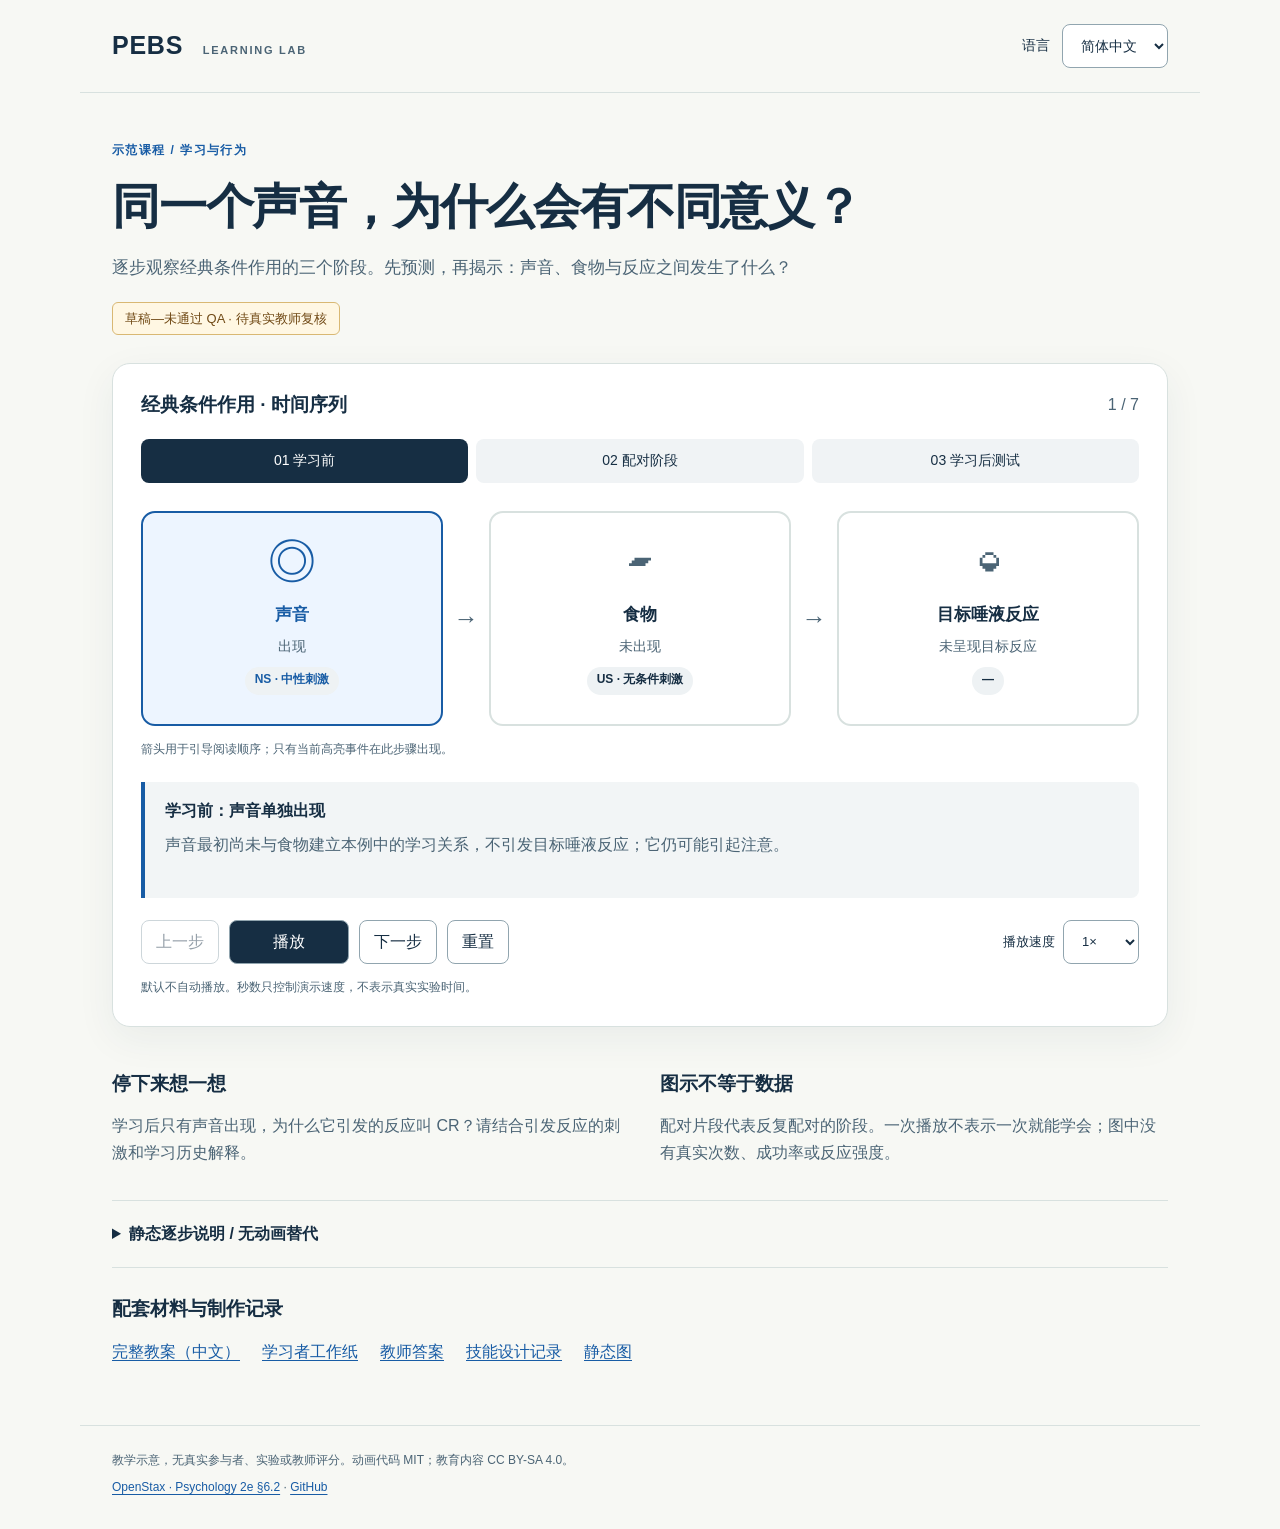
==== examples/classical-conditioning/index.html @ 58b326e3 "Publish PEBS with multilingual documentation and skill-based lesson demo" ====
<!doctype html>
<html lang="zh-CN">
<head>
  <meta charset="utf-8">
  <meta name="viewport" content="width=device-width, initial-scale=1">
  <meta name="description" content="A four-language, learner-controlled classical conditioning demonstration from PEBS. Draft educational example with transparent skill provenance.">
  <title>PEBS · Classical conditioning</title>
  <link rel="stylesheet" href="style.css">
  <script defer src="demo.js"></script>
</head>
<body>
  <header>
    <a class="brand" href="https://github.com/Beritwu/psychology-education-skills">PEBS <span>LEARNING LAB</span></a>
    <label class="language"><span id="languageLabel">语言</span>
      <select id="language"><option value="zh-CN">简体中文</option><option value="en">English</option><option value="ja">日本語</option><option value="ko">한국어</option></select>
    </label>
  </header>
  <main>
    <div class="eyebrow" id="eyebrow"></div>
    <h1 id="title"></h1>
    <p class="intro" id="intro"></p>
    <p class="draft" id="draft"></p>
    <section class="laboratory" aria-labelledby="labTitle">
      <div class="lab-heading"><h2 id="labTitle"></h2><span id="position"></span></div>
      <nav class="phases" aria-label="Learning phases" id="phaseNav">
        <button data-phase="0" type="button"></button><button data-phase="1" type="button"></button><button data-phase="2" type="button"></button>
      </nav>
      <div class="events">
        <article id="cue" class="event cue"><div class="symbol" aria-hidden="true">◎</div><h3 id="cueTitle"></h3><p class="event-state" id="cueState"></p><span class="tag" id="cueTag"></span></article>
        <span class="arrow" aria-hidden="true">→</span>
        <article id="food" class="event food"><div class="symbol" aria-hidden="true">▰</div><h3 id="foodTitle"></h3><p class="event-state" id="foodState"></p><span class="tag" id="foodTag"></span></article>
        <span class="arrow" aria-hidden="true">→</span>
        <article id="response" class="event response"><div class="symbol" aria-hidden="true">◒</div><h3 id="responseTitle"></h3><p class="event-state" id="responseState"></p><span class="tag" id="responseTag"></span></article>
      </div>
      <p class="arrow-note" id="arrowNote"></p>
      <div class="caption" aria-live="polite" aria-atomic="true"><strong id="stepTitle"></strong><p id="caption"></p></div>
      <div class="controls">
        <button id="previous" type="button"></button><button id="play" class="primary" type="button"></button><button id="next" type="button"></button><button id="reset" type="button"></button>
        <label><span id="speedLabel"></span><select id="speed"><option value="5000">0.6×</option><option value="3000" selected>1×</option><option value="1500">2×</option></select></label>
      </div>
      <p class="motion-note" id="motionNote"></p>
    </section>
    <section class="takeaways"><div><h2 id="questionTitle"></h2><p id="question"></p></div><div><h2 id="limitTitle"></h2><p id="limit"></p></div></section>
    <details id="transcript"><summary id="transcriptTitle"></summary><ol id="transcriptList"></ol></details>
    <section class="resources"><h2 id="resourceTitle"></h2><p id="resources"></p></section>
    <noscript><p>This example requires JavaScript for playback. Use <a href="overview.svg">the static diagram</a> or <a href="course.zh-CN.md">the lesson</a>.</p></noscript>
  </main>
  <footer><p id="footer"></p><p><a href="https://openstax.org/books/psychology-2e/pages/6-2-classical-conditioning">OpenStax · Psychology 2e §6.2</a> · <a href="https://github.com/Beritwu/psychology-education-skills">GitHub</a></p></footer>
</body>
</html>
---- examples/classical-conditioning/style.css ----
:root{color-scheme:light;--ink:#162e43;--muted:#4b6475;--paper:#f7f8f4;--line:#d8e1df;--blue:#185ca5;--amber:#8b550d;--green:#11694d}
*{box-sizing:border-box}body{margin:0;background:var(--paper);color:var(--ink);font-family:Inter,"Segoe UI","Noto Sans CJK SC","Yu Gothic","Malgun Gothic",sans-serif;line-height:1.65}header,main,footer{max-width:1120px;margin:auto;padding:24px 32px}header{display:flex;align-items:center;justify-content:space-between;border-bottom:1px solid var(--line);gap:20px}.brand{font-size:25px;font-weight:800;text-decoration:none;color:var(--ink);letter-spacing:.03em}.brand span{display:inline-block;font-size:11px;letter-spacing:.16em;margin-left:12px;color:var(--muted)}a{color:var(--blue);text-underline-offset:3px}select,button{font:inherit;color:var(--ink);background:white;border:1px solid #91a5af;border-radius:8px;min-height:44px;padding:8px 14px}button{cursor:pointer}button:hover:not(:disabled){border-color:var(--blue);background:#edf4fc}button:disabled{opacity:.45;cursor:default}:focus-visible{outline:3px solid #c57515;outline-offset:4px}.language{display:flex;gap:12px;align-items:center;font-size:14px}.eyebrow{color:var(--blue);font-size:12px;letter-spacing:.12em;font-weight:700;margin-top:24px}h1{font-size:clamp(28px,4.4vw,48px);line-height:1.25;letter-spacing:-.025em;max-width:950px;margin:16px 0}h2{font-size:19px;line-height:1.4}.intro{max-width:820px;color:var(--muted);font-size:17px;margin-bottom:20px}.draft{display:inline-block;border:1px solid #d9b873;background:#fff7e3;color:#704915;border-radius:6px;font-size:13px;padding:5px 12px;margin:0 0 28px}.laboratory{background:white;border:1px solid var(--line);border-radius:18px;padding:28px;box-shadow:0 12px 38px #203c5010}.lab-heading{display:flex;justify-content:space-between;align-items:center;gap:20px}.lab-heading h2{margin:0}.lab-heading span{color:var(--muted);font-variant-numeric:tabular-nums}.phases{display:grid;grid-template-columns:repeat(3,1fr);gap:8px;margin:20px 0 28px}.phases button{border:0;background:#f0f3f5;font-size:14px}.phases button[aria-current="step"]{color:white;background:var(--ink)}.events{display:grid;grid-template-columns:1fr 30px 1fr 30px 1fr;align-items:center;gap:8px}.event{border:2px solid var(--line);border-radius:14px;padding:18px;text-align:center;min-height:215px;transition:background-color .25s,border-color .25s,transform .25s}.symbol{font-size:44px;line-height:1.2;margin:5px 0 12px;color:var(--muted)}.event h3{font-size:17px;margin:0}.event-state{font-size:14px;min-height:24px;margin:6px 0;color:var(--muted)}.tag{display:inline-block;min-height:28px;font-size:12px;font-weight:700;border-radius:20px;padding:3px 10px;background:#eef2f4}.cue.active{border-color:var(--blue);background:#edf5ff}.food.active{border-color:var(--amber);background:#fff8e9}.response.active{border-color:var(--green);background:#eef9f2}.active .symbol{color:currentColor;transform:scale(1.08)}.cue.active{color:var(--blue)}.food.active{color:var(--amber)}.response.active{color:var(--green)}.arrow{font-size:25px;text-align:center;color:var(--muted)}.arrow-note{font-size:12px;color:var(--muted);margin:14px 0 22px}.caption{background:#f2f5f6;border-left:4px solid var(--blue);border-radius:0 8px 8px 0;padding:16px 20px;min-height:116px}.caption strong{font-size:16px}.caption p{margin:8px 0 0;color:var(--muted)}.controls{display:flex;gap:10px;flex-wrap:wrap;align-items:center;margin-top:22px}.primary{background:var(--ink);color:white;min-width:120px}.primary:hover:not(:disabled){background:#284a66;color:white}.controls label{margin-left:auto;display:flex;align-items:center;gap:8px;font-size:13px}.motion-note{font-size:12px;color:var(--muted);margin:14px 0 0}.takeaways{display:grid;grid-template-columns:1fr 1fr;gap:40px;margin:28px 0 18px}.takeaways p{color:var(--muted)}details{border-top:1px solid var(--line);border-bottom:1px solid var(--line);padding:20px 0}summary{cursor:pointer;font-weight:700}li{padding:7px 0}.resources{padding:12px 0}.resources a{display:inline-block;margin:0 22px 8px 0}footer{font-size:12px;color:var(--muted);border-top:1px solid var(--line);padding-top:18px}footer p{margin:7px 0}
@media(max-width:650px){header,main,footer{padding:20px}.brand span{display:none}.language{gap:6px}.language select{max-width:130px}.laboratory{padding:16px}.phases{gap:4px}.phases button{padding:8px 5px;font-size:12px}.events{grid-template-columns:1fr;gap:4px}.event{min-height:0;display:grid;grid-template-columns:50px 1fr;grid-template-rows:auto auto auto;text-align:left;padding:12px;column-gap:12px}.symbol{grid-row:1/4;margin:auto;font-size:36px}.event-state{min-height:0;margin:0}.tag{justify-self:start}.arrow{transform:rotate(90deg);line-height:1.1;font-size:21px}.takeaways{grid-template-columns:1fr;gap:0}.controls label{margin:0}.caption{min-height:150px}.controls button{flex:1;padding:8px}.primary{min-width:100px}}
@media(prefers-reduced-motion:reduce){*,*::before,*::after{transition:none!important;animation:none!important}.active .symbol{transform:none}}
@media print{header,.controls,.phases,.motion-note{display:none}body{background:white}.laboratory{box-shadow:none;break-inside:avoid}details{display:block}footer{border:0}}
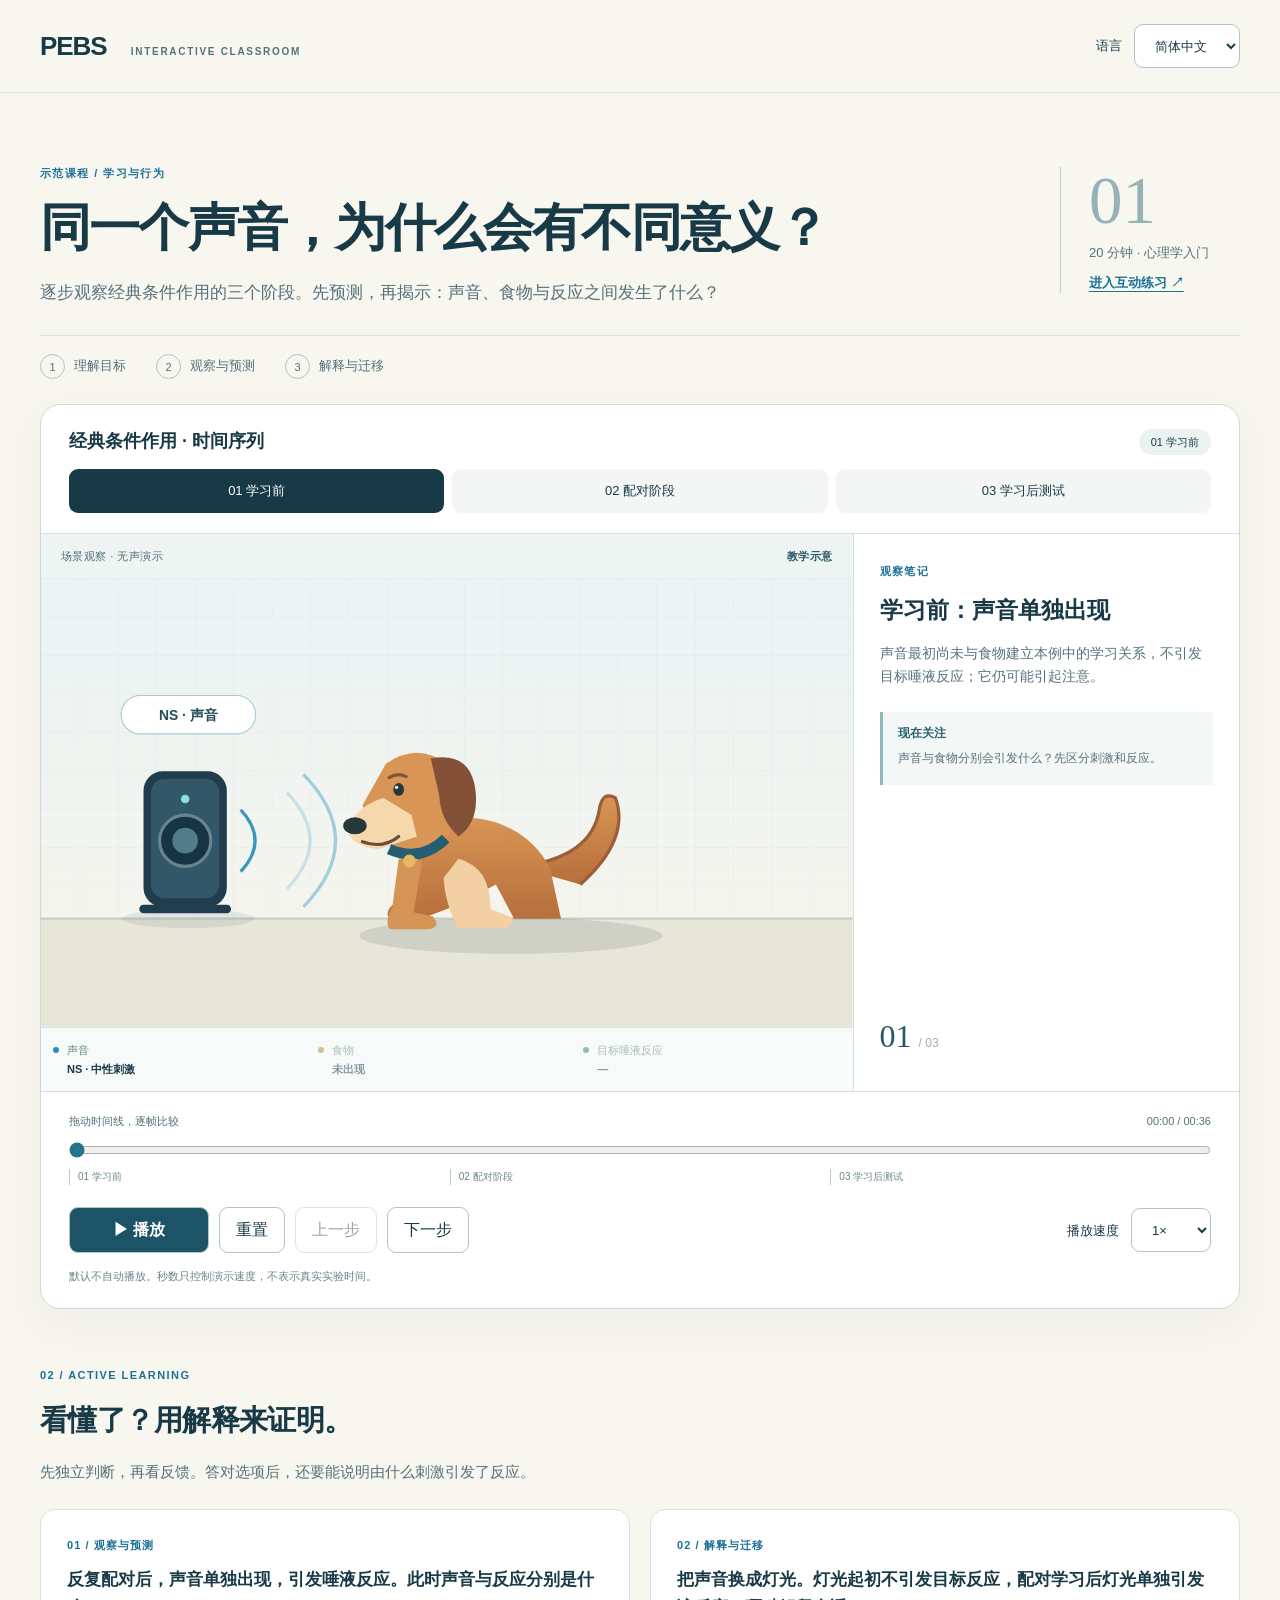
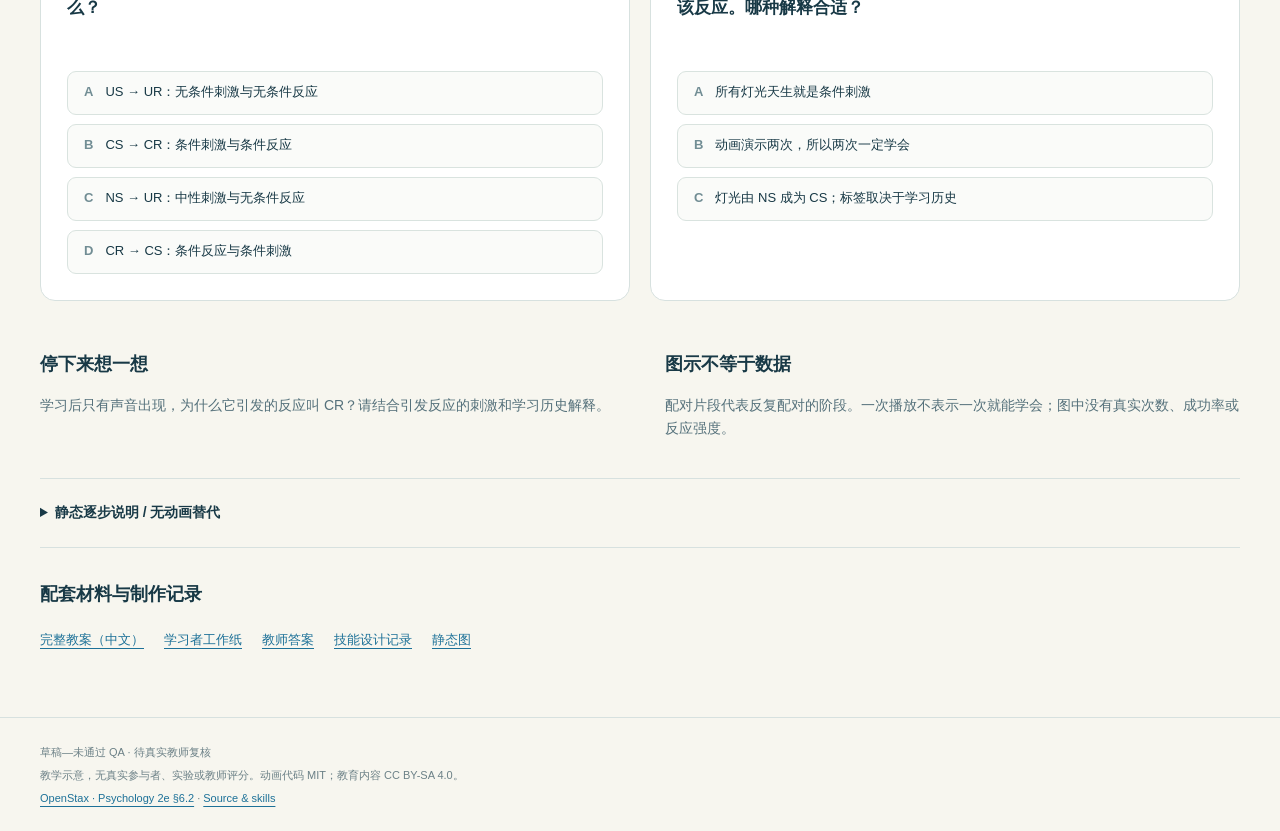
==== commit ffdad4ac: "Rebuild lesson with continuous illustrated animation and interactive learning" ====
--- a/examples/classical-conditioning/index.html
+++ b/examples/classical-conditioning/index.html
@@ -1,50 +1,16 @@
-<!doctype html>
-<html lang="zh-CN">
-<head>
-  <meta charset="utf-8">
-  <meta name="viewport" content="width=device-width, initial-scale=1">
-  <meta name="description" content="A four-language, learner-controlled classical conditioning demonstration from PEBS. Draft educational example with transparent skill provenance.">
-  <title>PEBS · Classical conditioning</title>
-  <link rel="stylesheet" href="style.css">
-  <script defer src="demo.js"></script>
-</head>
-<body>
-  <header>
-    <a class="brand" href="https://github.com/Beritwu/psychology-education-skills">PEBS <span>LEARNING LAB</span></a>
-    <label class="language"><span id="languageLabel">语言</span>
-      <select id="language"><option value="zh-CN">简体中文</option><option value="en">English</option><option value="ja">日本語</option><option value="ko">한국어</option></select>
-    </label>
-  </header>
-  <main>
-    <div class="eyebrow" id="eyebrow"></div>
-    <h1 id="title"></h1>
-    <p class="intro" id="intro"></p>
-    <p class="draft" id="draft"></p>
-    <section class="laboratory" aria-labelledby="labTitle">
-      <div class="lab-heading"><h2 id="labTitle"></h2><span id="position"></span></div>
-      <nav class="phases" aria-label="Learning phases" id="phaseNav">
-        <button data-phase="0" type="button"></button><button data-phase="1" type="button"></button><button data-phase="2" type="button"></button>
-      </nav>
-      <div class="events">
-        <article id="cue" class="event cue"><div class="symbol" aria-hidden="true">◎</div><h3 id="cueTitle"></h3><p class="event-state" id="cueState"></p><span class="tag" id="cueTag"></span></article>
-        <span class="arrow" aria-hidden="true">→</span>
-        <article id="food" class="event food"><div class="symbol" aria-hidden="true">▰</div><h3 id="foodTitle"></h3><p class="event-state" id="foodState"></p><span class="tag" id="foodTag"></span></article>
-        <span class="arrow" aria-hidden="true">→</span>
-        <article id="response" class="event response"><div class="symbol" aria-hidden="true">◒</div><h3 id="responseTitle"></h3><p class="event-state" id="responseState"></p><span class="tag" id="responseTag"></span></article>
-      </div>
-      <p class="arrow-note" id="arrowNote"></p>
-      <div class="caption" aria-live="polite" aria-atomic="true"><strong id="stepTitle"></strong><p id="caption"></p></div>
-      <div class="controls">
-        <button id="previous" type="button"></button><button id="play" class="primary" type="button"></button><button id="next" type="button"></button><button id="reset" type="button"></button>
-        <label><span id="speedLabel"></span><select id="speed"><option value="5000">0.6×</option><option value="3000" selected>1×</option><option value="1500">2×</option></select></label>
-      </div>
-      <p class="motion-note" id="motionNote"></p>
-    </section>
-    <section class="takeaways"><div><h2 id="questionTitle"></h2><p id="question"></p></div><div><h2 id="limitTitle"></h2><p id="limit"></p></div></section>
-    <details id="transcript"><summary id="transcriptTitle"></summary><ol id="transcriptList"></ol></details>
-    <section class="resources"><h2 id="resourceTitle"></h2><p id="resources"></p></section>
-    <noscript><p>This example requires JavaScript for playback. Use <a href="overview.svg">the static diagram</a> or <a href="course.zh-CN.md">the lesson</a>.</p></noscript>
-  </main>
-  <footer><p id="footer"></p><p><a href="https://openstax.org/books/psychology-2e/pages/6-2-classical-conditioning">OpenStax · Psychology 2e §6.2</a> · <a href="https://github.com/Beritwu/psychology-education-skills">GitHub</a></p></footer>
-</body>
-</html>
+<!doctype html><html lang="zh-CN"><head><meta charset="utf-8"><meta name="viewport" content="width=device-width,initial-scale=1"><meta name="description" content="A continuous illustrated classical-conditioning lesson with timeline and interactive practice."><title>PEBS · Classical conditioning</title><link rel="stylesheet" href="style.css"><script defer src="demo.js"></script></head><body>
+<header><a class="brand" href="https://github.com/Beritwu/psychology-education-skills">PEBS <span>INTERACTIVE CLASSROOM</span></a><label><span id="languageLabel">语言</span><select id="language"><option value="zh-CN">简体中文</option><option value="en">English</option><option value="ja">日本語</option><option value="ko">한국어</option></select></label></header>
+<main><section class="hero"><div><p class="eyebrow" id="eyebrow"></p><h1 id="title"></h1><p class="intro" id="intro"></p></div><div class="lesson-meta"><span>01</span><p id="meta"></p><a href="#practice" id="practiceLink"></a></div></section><div class="learning-path" id="learningPath"></div>
+<section class="laboratory" aria-labelledby="labTitle"><div class="lab-heading"><h2 id="labTitle"></h2><span class="status-pill" id="position"></span></div><nav class="phases" id="phaseNav"><button type="button" data-phase="0"></button><button type="button" data-phase="1"></button><button type="button" data-phase="2"></button></nav>
+<div class="stage-layout"><div class="stage"><div class="scene-top"><span id="sceneLabel"></span><span id="sceneState"></span></div>
+<svg id="scene" viewBox="0 0 760 420" role="img" aria-labelledby="sceneTitle sceneDesc"><title id="sceneTitle">Classical conditioning scene</title><desc id="sceneDesc">Sound source, dog, food and salivation.</desc><defs><linearGradient id="wall" x2="0" y2="1"><stop stop-color="#eaf3f4"/><stop offset="1" stop-color="#f8f5eb"/></linearGradient><linearGradient id="coat" x2="0" y2="1"><stop stop-color="#d89555"/><stop offset="1" stop-color="#b76e3b"/></linearGradient><linearGradient id="bowlFill" x2="0" y2="1"><stop stop-color="#e6a652"/><stop offset="1" stop-color="#bc7630"/></linearGradient><pattern id="grid" width="36" height="36" patternUnits="userSpaceOnUse"><path d="M36 0H0V36" fill="none" stroke="#90a9ab" stroke-opacity=".12"/></pattern></defs><rect width="760" height="420" fill="url(#wall)"/><rect width="760" height="320" fill="url(#grid)"/><path d="M0 319H760V420H0Z" fill="#e8e6d9"/><path d="M0 319H760" stroke="#c6d0c8" stroke-width="2"/><ellipse cx="440" cy="335" rx="142" ry="17" fill="#213f4120"/><ellipse cx="138" cy="319" rx="62" ry="9" fill="#213f4116"/>
+<g id="soundSource"><rect x="96" y="181" width="78" height="127" rx="18" fill="#203d4d"/><rect x="103" y="188" width="64" height="112" rx="13" fill="#315768"/><circle cx="135" cy="246" r="24" fill="#173443" stroke="#66858e" stroke-width="3"/><circle id="speakerCone" cx="135" cy="246" r="12" fill="#547b88"/><circle id="speakerLight" cx="135" cy="207" r="4" fill="#8cacae"/><rect x="92" y="306" width="86" height="8" rx="4" fill="#203d4d"/></g>
+<g id="waves" fill="none" stroke="#278dba" stroke-width="3"><path id="wave0" d="M187 217Q214 246 187 275"/><path id="wave1" d="M207 201Q250 246 207 291"/><path id="wave2" d="M229 184Q289 246 229 308"/></g>
+<g id="dog"><path id="tail" d="M446 270Q516 263 523 216Q526 199 538 206Q552 245 505 287" fill="url(#coat)" stroke="#9c5e36" stroke-width="3"/><path d="M373 233C399 213 458 230 477 273L487 319H443L426 287L388 307L354 320H326C319 306 342 300 348 295L353 259Z" fill="url(#coat)"/><path d="M391 263Q421 271 421 310L441 318Q445 327 429 328H390Q378 303 377 281" fill="#f2d0a4"/><path d="M357 265L349 313L367 317Q376 328 361 329H327Q321 322 329 308L335 263" fill="#d49456"/><g id="dogHead"><path d="M323 174Q356 151 385 179L388 221Q385 252 351 263L315 245L301 213Z" fill="#d89555"/><path d="M365 169Q403 162 407 200Q410 229 391 242Q374 227 373 204Z" fill="#825137"/><path d="M321 206Q299 212 288 231Q285 250 316 254L352 242L347 222Z" fill="#f6d8ad"/><ellipse cx="294" cy="232" rx="11" ry="8" fill="#25383a"/><path d="M301 247Q320 254 335 242" fill="none" stroke="#694d39" stroke-width="3" stroke-linecap="round"/><ellipse id="eye" cx="335" cy="198" rx="5" ry="6" fill="#27383c"/><circle cx="333" cy="196" r="1.5" fill="white"/><path d="M326 187Q334 182 342 186" fill="none" stroke="#805437" stroke-width="3" stroke-linecap="round"/></g><path d="M326 254Q355 267 379 244" fill="none" stroke="#255d72" stroke-width="10"/><circle cx="345" cy="265" r="6" fill="#e6b862"/></g>
+<g id="droplets" fill="#279fc0"><path id="drop0" d="M304 260Q296 273 304 277Q312 273 304 260"/><path id="drop1" d="M317 261Q309 274 317 278Q325 274 317 261"/><path id="drop2" d="M309 260Q301 273 309 277Q317 273 309 260"/></g>
+<g id="foodObject"><ellipse cx="242" cy="335" rx="59" ry="9" fill="#213f4120"/><path d="M188 306H296L281 333H202Z" fill="url(#bowlFill)" stroke="#9c632f" stroke-width="2"/><ellipse cx="242" cy="305" rx="55" ry="12" fill="#f5d2a1" stroke="#b97b36" stroke-width="2"/><g fill="#93603d"><circle cx="211" cy="300" r="8"/><circle cx="228" cy="295" r="9"/><circle cx="245" cy="298" r="9"/><circle cx="263" cy="295" r="8"/><circle cx="278" cy="302" r="7"/></g><path d="M205 321H279" stroke="#f5cf8c" stroke-width="3" stroke-linecap="round"/></g>
+<g class="svg-label"><rect x="75" y="110" width="126" height="36" rx="18" fill="#fff" stroke="#a7c8d5"/><text id="cueSvgText" x="138" y="133" text-anchor="middle"/></g><g id="responseLabel" class="svg-label"><path d="M438 157L397 192" stroke="#459c86" stroke-width="2" stroke-dasharray="4 4"/><rect x="430" y="121" width="179" height="42" rx="21" fill="#e8f8ed" stroke="#7fbba2"/><text id="responseSvgText" x="519" y="147" text-anchor="middle"/></g><g id="foodLabel" class="svg-label"><rect x="185" y="365" width="120" height="32" rx="16" fill="#fff2d8" stroke="#d5b476"/><text id="foodSvgText" x="245" y="387" text-anchor="middle"/></g></svg>
+<div class="event-strip"><div id="cueEvent"><span class="event-dot blue"></span><span id="cueTitle"></span><strong id="cueTag"></strong></div><div id="foodEvent"><span class="event-dot amber"></span><span id="foodTitle"></span><strong id="foodTag"></strong></div><div id="responseEvent"><span class="event-dot green"></span><span id="responseTitle"></span><strong id="responseTag"></strong></div></div></div>
+<aside class="observation"><div class="small-label" id="observeLabel"></div><h3 id="stepTitle"></h3><p id="caption" aria-live="polite"></p><div class="focus-box"><span id="focusLabel"></span><p id="focusText"></p></div><div class="phase-fraction"><span id="phaseNumber">01</span><span>/ 03</span></div></aside></div>
+<div class="timeline"><div class="timeline-labels"><span id="timelineLabel"></span><output id="clock">00:00 / 00:36</output></div><input id="scrubber" type="range" min="0" max="36" step="0.01" value="0" aria-label="Animation timeline"><div class="timeline-chapters" id="timelineChapters"></div></div><div class="controls"><button id="play" class="primary" type="button"></button><button id="reset" type="button"></button><button id="previous" type="button"></button><button id="next" type="button"></button><label><span id="speedLabel"></span><select id="speed"><option value="0.5">0.5×</option><option value="1" selected>1×</option><option value="1.5">1.5×</option></select></label></div><p class="motion-note" id="motionNote"></p></section>
+<section class="practice" id="practice"><div class="section-heading"><span class="eyebrow">02 / ACTIVE LEARNING</span><h2 id="practiceTitle"></h2><p id="practiceIntro"></p></div><div id="questions" class="questions"></div></section><section class="takeaways"><div><h2 id="questionTitle"></h2><p id="question"></p></div><div><h2 id="limitTitle"></h2><p id="limit"></p></div></section><details><summary id="transcriptTitle"></summary><ol id="transcriptList"></ol></details><section class="resources"><h2 id="resourceTitle"></h2><p id="resources"></p></section><noscript><a href="overview.svg">Static diagram</a> · <a href="course.zh-CN.md">Lesson</a></noscript></main><footer><p id="draft"></p><p id="footer"></p><a href="https://openstax.org/books/psychology-2e/pages/6-2-classical-conditioning">OpenStax · Psychology 2e §6.2</a> · <a href="https://github.com/Beritwu/psychology-education-skills">Source & skills</a></footer></body></html>
--- a/examples/classical-conditioning/style.css
+++ b/examples/classical-conditioning/style.css
@@ -1,5 +1,5 @@
-:root{color-scheme:light;--ink:#162e43;--muted:#4b6475;--paper:#f7f8f4;--line:#d8e1df;--blue:#185ca5;--amber:#8b550d;--green:#11694d}
-*{box-sizing:border-box}body{margin:0;background:var(--paper);color:var(--ink);font-family:Inter,"Segoe UI","Noto Sans CJK SC","Yu Gothic","Malgun Gothic",sans-serif;line-height:1.65}header,main,footer{max-width:1120px;margin:auto;padding:24px 32px}header{display:flex;align-items:center;justify-content:space-between;border-bottom:1px solid var(--line);gap:20px}.brand{font-size:25px;font-weight:800;text-decoration:none;color:var(--ink);letter-spacing:.03em}.brand span{display:inline-block;font-size:11px;letter-spacing:.16em;margin-left:12px;color:var(--muted)}a{color:var(--blue);text-underline-offset:3px}select,button{font:inherit;color:var(--ink);background:white;border:1px solid #91a5af;border-radius:8px;min-height:44px;padding:8px 14px}button{cursor:pointer}button:hover:not(:disabled){border-color:var(--blue);background:#edf4fc}button:disabled{opacity:.45;cursor:default}:focus-visible{outline:3px solid #c57515;outline-offset:4px}.language{display:flex;gap:12px;align-items:center;font-size:14px}.eyebrow{color:var(--blue);font-size:12px;letter-spacing:.12em;font-weight:700;margin-top:24px}h1{font-size:clamp(28px,4.4vw,48px);line-height:1.25;letter-spacing:-.025em;max-width:950px;margin:16px 0}h2{font-size:19px;line-height:1.4}.intro{max-width:820px;color:var(--muted);font-size:17px;margin-bottom:20px}.draft{display:inline-block;border:1px solid #d9b873;background:#fff7e3;color:#704915;border-radius:6px;font-size:13px;padding:5px 12px;margin:0 0 28px}.laboratory{background:white;border:1px solid var(--line);border-radius:18px;padding:28px;box-shadow:0 12px 38px #203c5010}.lab-heading{display:flex;justify-content:space-between;align-items:center;gap:20px}.lab-heading h2{margin:0}.lab-heading span{color:var(--muted);font-variant-numeric:tabular-nums}.phases{display:grid;grid-template-columns:repeat(3,1fr);gap:8px;margin:20px 0 28px}.phases button{border:0;background:#f0f3f5;font-size:14px}.phases button[aria-current="step"]{color:white;background:var(--ink)}.events{display:grid;grid-template-columns:1fr 30px 1fr 30px 1fr;align-items:center;gap:8px}.event{border:2px solid var(--line);border-radius:14px;padding:18px;text-align:center;min-height:215px;transition:background-color .25s,border-color .25s,transform .25s}.symbol{font-size:44px;line-height:1.2;margin:5px 0 12px;color:var(--muted)}.event h3{font-size:17px;margin:0}.event-state{font-size:14px;min-height:24px;margin:6px 0;color:var(--muted)}.tag{display:inline-block;min-height:28px;font-size:12px;font-weight:700;border-radius:20px;padding:3px 10px;background:#eef2f4}.cue.active{border-color:var(--blue);background:#edf5ff}.food.active{border-color:var(--amber);background:#fff8e9}.response.active{border-color:var(--green);background:#eef9f2}.active .symbol{color:currentColor;transform:scale(1.08)}.cue.active{color:var(--blue)}.food.active{color:var(--amber)}.response.active{color:var(--green)}.arrow{font-size:25px;text-align:center;color:var(--muted)}.arrow-note{font-size:12px;color:var(--muted);margin:14px 0 22px}.caption{background:#f2f5f6;border-left:4px solid var(--blue);border-radius:0 8px 8px 0;padding:16px 20px;min-height:116px}.caption strong{font-size:16px}.caption p{margin:8px 0 0;color:var(--muted)}.controls{display:flex;gap:10px;flex-wrap:wrap;align-items:center;margin-top:22px}.primary{background:var(--ink);color:white;min-width:120px}.primary:hover:not(:disabled){background:#284a66;color:white}.controls label{margin-left:auto;display:flex;align-items:center;gap:8px;font-size:13px}.motion-note{font-size:12px;color:var(--muted);margin:14px 0 0}.takeaways{display:grid;grid-template-columns:1fr 1fr;gap:40px;margin:28px 0 18px}.takeaways p{color:var(--muted)}details{border-top:1px solid var(--line);border-bottom:1px solid var(--line);padding:20px 0}summary{cursor:pointer;font-weight:700}li{padding:7px 0}.resources{padding:12px 0}.resources a{display:inline-block;margin:0 22px 8px 0}footer{font-size:12px;color:var(--muted);border-top:1px solid var(--line);padding-top:18px}footer p{margin:7px 0}
-@media(max-width:650px){header,main,footer{padding:20px}.brand span{display:none}.language{gap:6px}.language select{max-width:130px}.laboratory{padding:16px}.phases{gap:4px}.phases button{padding:8px 5px;font-size:12px}.events{grid-template-columns:1fr;gap:4px}.event{min-height:0;display:grid;grid-template-columns:50px 1fr;grid-template-rows:auto auto auto;text-align:left;padding:12px;column-gap:12px}.symbol{grid-row:1/4;margin:auto;font-size:36px}.event-state{min-height:0;margin:0}.tag{justify-self:start}.arrow{transform:rotate(90deg);line-height:1.1;font-size:21px}.takeaways{grid-template-columns:1fr;gap:0}.controls label{margin:0}.caption{min-height:150px}.controls button{flex:1;padding:8px}.primary{min-width:100px}}
-@media(prefers-reduced-motion:reduce){*,*::before,*::after{transition:none!important;animation:none!important}.active .symbol{transform:none}}
-@media print{header,.controls,.phases,.motion-note{display:none}body{background:white}.laboratory{box-shadow:none;break-inside:avoid}details{display:block}footer{border:0}}
+:root{color-scheme:light;--ink:#183946;--muted:#55717b;--line:#d7e1df;--blue:#1d7198;--green:#20705b;--cream:#f7f6ef}*{box-sizing:border-box}html{scroll-behavior:smooth}body{margin:0;background:var(--cream);color:var(--ink);font-family:Inter,"Segoe UI","Noto Sans CJK SC","Yu Gothic","Malgun Gothic",sans-serif;line-height:1.65}header,main,footer{max-width:1280px;margin:auto;padding:24px 40px}header{display:flex;align-items:center;justify-content:space-between;border-bottom:1px solid var(--line);gap:20px}.brand{font-size:26px;letter-spacing:-.04em;font-weight:850;text-decoration:none;color:var(--ink)}.brand span{font-size:10px;letter-spacing:.17em;font-weight:600;display:inline-block;margin-left:18px;color:var(--muted)}a{color:var(--blue);text-underline-offset:4px}header label,.controls label{display:flex;align-items:center;gap:12px;font-size:13px}select,button{font:inherit;color:var(--ink);background:white;border:1px solid #b2c4c8;border-radius:9px;min-height:44px;padding:9px 16px}button{cursor:pointer;transition:background .18s,border-color .18s}button:hover:not(:disabled){background:#edf5f6;border-color:var(--blue)}:focus-visible{outline:3px solid #b87925;outline-offset:4px}button:disabled{opacity:.45;cursor:default}.hero{display:grid;grid-template-columns:1fr 180px;gap:70px;align-items:center;padding:36px 0 28px}.eyebrow,.small-label{font-size:11px;font-weight:700;letter-spacing:.13em;color:var(--blue)}h1{font-size:clamp(30px,4.1vw,51px);line-height:1.22;letter-spacing:-.035em;margin:15px 0 20px;max-width:900px}.intro{font-size:17px;color:var(--muted);max-width:800px;margin:0}.lesson-meta{border-left:1px solid #becfcb;padding-left:28px;font-size:13px;color:var(--muted)}.lesson-meta>span{font-family:Georgia,serif;font-size:67px;line-height:1;color:#96b2b8}.lesson-meta p{margin:8px 0}.lesson-meta a{font-weight:600}.learning-path{display:flex;gap:30px;border-top:1px solid var(--line);padding:18px 0 25px;font-size:13px;color:var(--muted)}.learning-path span:before{content:attr(data-number);display:inline-grid;place-items:center;width:23px;height:23px;border:1px solid #aec4c6;border-radius:50%;margin-right:9px;font-size:11px}.laboratory{background:white;border:1px solid #cbdad8;border-radius:20px;overflow:hidden;box-shadow:0 15px 45px #1d45520a}.lab-heading{padding:22px 28px 12px;display:flex;align-items:center;justify-content:space-between;gap:15px}.lab-heading h2{font-size:18px;margin:0}.status-pill{font-size:11px;border-radius:20px;background:#eaf3f2;padding:4px 12px;white-space:nowrap}.phases{display:grid;grid-template-columns:repeat(3,1fr);padding:0 28px 20px;gap:8px}.phases button{font-size:13px;background:#f3f6f5;border:1px solid transparent}.phases button[aria-current=step]{background:var(--ink);color:white}.stage-layout{display:grid;grid-template-columns:minmax(0,2.1fr) minmax(250px,1fr);border-top:1px solid var(--line);border-bottom:1px solid var(--line)}.stage{min-width:0;background:#edf2eb}.scene-top{display:flex;align-items:center;justify-content:space-between;padding:13px 20px;font-size:11px;letter-spacing:.04em;color:#547078;background:#edf4f2}.scene-top span:last-child{font-weight:700;color:#295868}#scene{display:block;width:100%;height:auto}.svg-label text{font-family:inherit;font-size:13px;fill:#244d5a;font-weight:650}.event-strip{display:grid;grid-template-columns:repeat(3,1fr);background:#f6faf8;padding:13px 12px;gap:8px;border-top:1px solid #d6e3df}.event-strip>div{font-size:11px;color:#6b858a;display:grid;grid-template-columns:8px 1fr;gap:1px 6px;align-items:center;opacity:.5}.event-strip>div.active{opacity:1}.event-strip strong{grid-column:2;font-weight:650;font-size:11px;color:var(--ink)}.event-dot{display:block;width:6px;height:6px;border-radius:50%}.blue{background:#278dba}.amber{background:#bb7b30}.green{background:#298565}.observation{padding:28px 26px;background:#fff;border-left:1px solid var(--line);position:relative;display:flex;flex-direction:column}.observation h3{font-size:23px;line-height:1.45;margin:14px 0}.observation>p{font-size:14px;color:var(--muted);margin:0 0 24px}.focus-box{border-left:3px solid #90b9bc;background:#f3f7f6;padding:12px 15px;font-size:12px}.focus-box>span{font-weight:700;color:#2a656d}.focus-box p{margin:5px 0;color:var(--muted)}.phase-fraction{margin-top:auto;padding-top:22px;color:#9bb0b3;font-size:12px}.phase-fraction span:first-child{font-size:32px;color:#285865;margin-right:7px;font-family:Georgia,serif}.timeline{padding:20px 28px 0}.timeline-labels{display:flex;justify-content:space-between;font-size:11px;color:var(--muted)}#clock{font-variant-numeric:tabular-nums}input[type=range]{width:100%;accent-color:#26748b;cursor:ew-resize;margin:10px 0 4px;height:20px}.timeline-chapters{display:grid;grid-template-columns:repeat(3,1fr);font-size:10px;color:#6a858c}.timeline-chapters span{border-left:1px solid #b8cdcc;padding-left:8px}.controls{display:flex;gap:10px;align-items:center;padding:22px 28px 0;flex-wrap:wrap}.controls label{margin-left:auto}.primary{background:#1c5366;color:white;min-width:140px;font-weight:650}.primary:hover:not(:disabled){background:#286c80;color:white}.motion-note{font-size:11px;color:#6c8389;margin:14px 28px 22px}.practice{padding:52px 0 24px}.section-heading h2{font-size:29px;letter-spacing:-.02em;margin:10px 0}.section-heading p{color:var(--muted);font-size:15px;max-width:800px}.questions{display:grid;grid-template-columns:1fr 1fr;gap:20px;margin-top:24px}.question-card{background:white;border:1px solid var(--line);border-radius:15px;padding:26px}.question-card .question-number{font-size:11px;letter-spacing:.1em;color:var(--blue);font-weight:700}.question-card h3{font-size:17px;line-height:1.65;min-height:85px;margin:12px 0 20px}.options{display:grid;gap:9px}.options button{text-align:left;font-size:13px;display:flex;gap:12px;align-items:flex-start;width:100%;background:#fafbf9;border-color:#d9e3df}.options button b{color:#718d94}.options button.selected{border-color:#317a8a;background:#eaf4f5}.options button.correct{border-color:#458b68;background:#eef8ef}.feedback{font-size:13px;margin:18px 0 0;padding:14px;border-radius:8px;background:#f3f6f5;color:var(--muted)}.feedback:empty{display:none}.feedback strong{display:block;color:var(--green);margin-bottom:5px}.takeaways{display:grid;grid-template-columns:1fr 1fr;gap:50px;padding:10px 0 24px}.takeaways h2{font-size:18px}.takeaways p{font-size:14px;color:var(--muted)}details{border-top:1px solid var(--line);border-bottom:1px solid var(--line);padding:22px 0;font-size:14px}summary{cursor:pointer;font-weight:650}li{padding:7px 0}.resources{padding:18px 0}.resources h2{font-size:18px}.resources a{display:inline-block;font-size:13px;margin:0 20px 8px 0}footer{font-size:11px;color:#6c8187;border-top:1px solid var(--line);padding-top:20px}footer p{margin:5px 0}
+@media(max-width:900px){header,main,footer{padding-left:24px;padding-right:24px}.hero{grid-template-columns:1fr;gap:15px}.lesson-meta{display:none}.stage-layout{grid-template-columns:1fr}.observation{border-left:0;border-top:1px solid var(--line);padding:20px;display:grid;grid-template-columns:1fr 1fr;gap:0 24px}.observation .small-label,.observation h3,.observation>p{grid-column:1}.observation h3{font-size:20px;margin:8px 0}.observation>p{margin-bottom:0}.focus-box{grid-column:2;grid-row:1/4;align-self:center}.phase-fraction{display:none}.learning-path{gap:16px;flex-wrap:wrap}.questions{gap:14px}.question-card{padding:20px}.controls{gap:8px}.controls label{margin-left:0}}
+@media(max-width:580px){header,main,footer{padding:18px}.brand span{display:none}header label>span{display:none}.hero{padding:22px 0}.intro{font-size:15px}h1{font-size:33px}.learning-path{gap:10px;font-size:11px;padding-bottom:19px}.learning-path span:before{width:19px;height:19px;margin-right:5px}.lab-heading{padding:18px 16px 10px}.lab-heading h2{font-size:15px}.status-pill{font-size:10px;padding:3px 8px}.phases{padding:0 12px 14px;gap:5px}.phases button{font-size:11px;padding:8px 4px}.observation{display:block;padding:18px}.observation h3{font-size:20px}.observation>p{font-size:13px;margin-bottom:14px}.focus-box{font-size:12px}.event-strip{padding:10px 8px;gap:4px}.event-strip>div,.event-strip strong{font-size:9px}.scene-top{font-size:9px;padding:10px 12px}.timeline{padding:18px 16px 0}.timeline-chapters{font-size:9px}.controls{padding:18px 16px 0;display:grid;grid-template-columns:1fr 1fr}.controls button{white-space:nowrap;font-size:13px;padding:9px;min-width:0}.controls label{grid-column:1/3;justify-self:end}.motion-note{margin:12px 16px 18px}.questions,.takeaways{grid-template-columns:1fr;gap:18px}.question-card h3{min-height:0}.practice{padding-top:35px}.section-heading h2{font-size:25px}.takeaways{padding-top:0;gap:0}}
+@media(prefers-reduced-motion:reduce){html{scroll-behavior:auto}*,*:before,*:after{transition:none!important;animation:none!important}}
+@media print{header,.controls,.timeline,.phases{display:none}.laboratory{box-shadow:none}.questions{display:block}.question-card{break-inside:avoid;margin:20px 0}.stage-layout{display:block}body{background:white}}
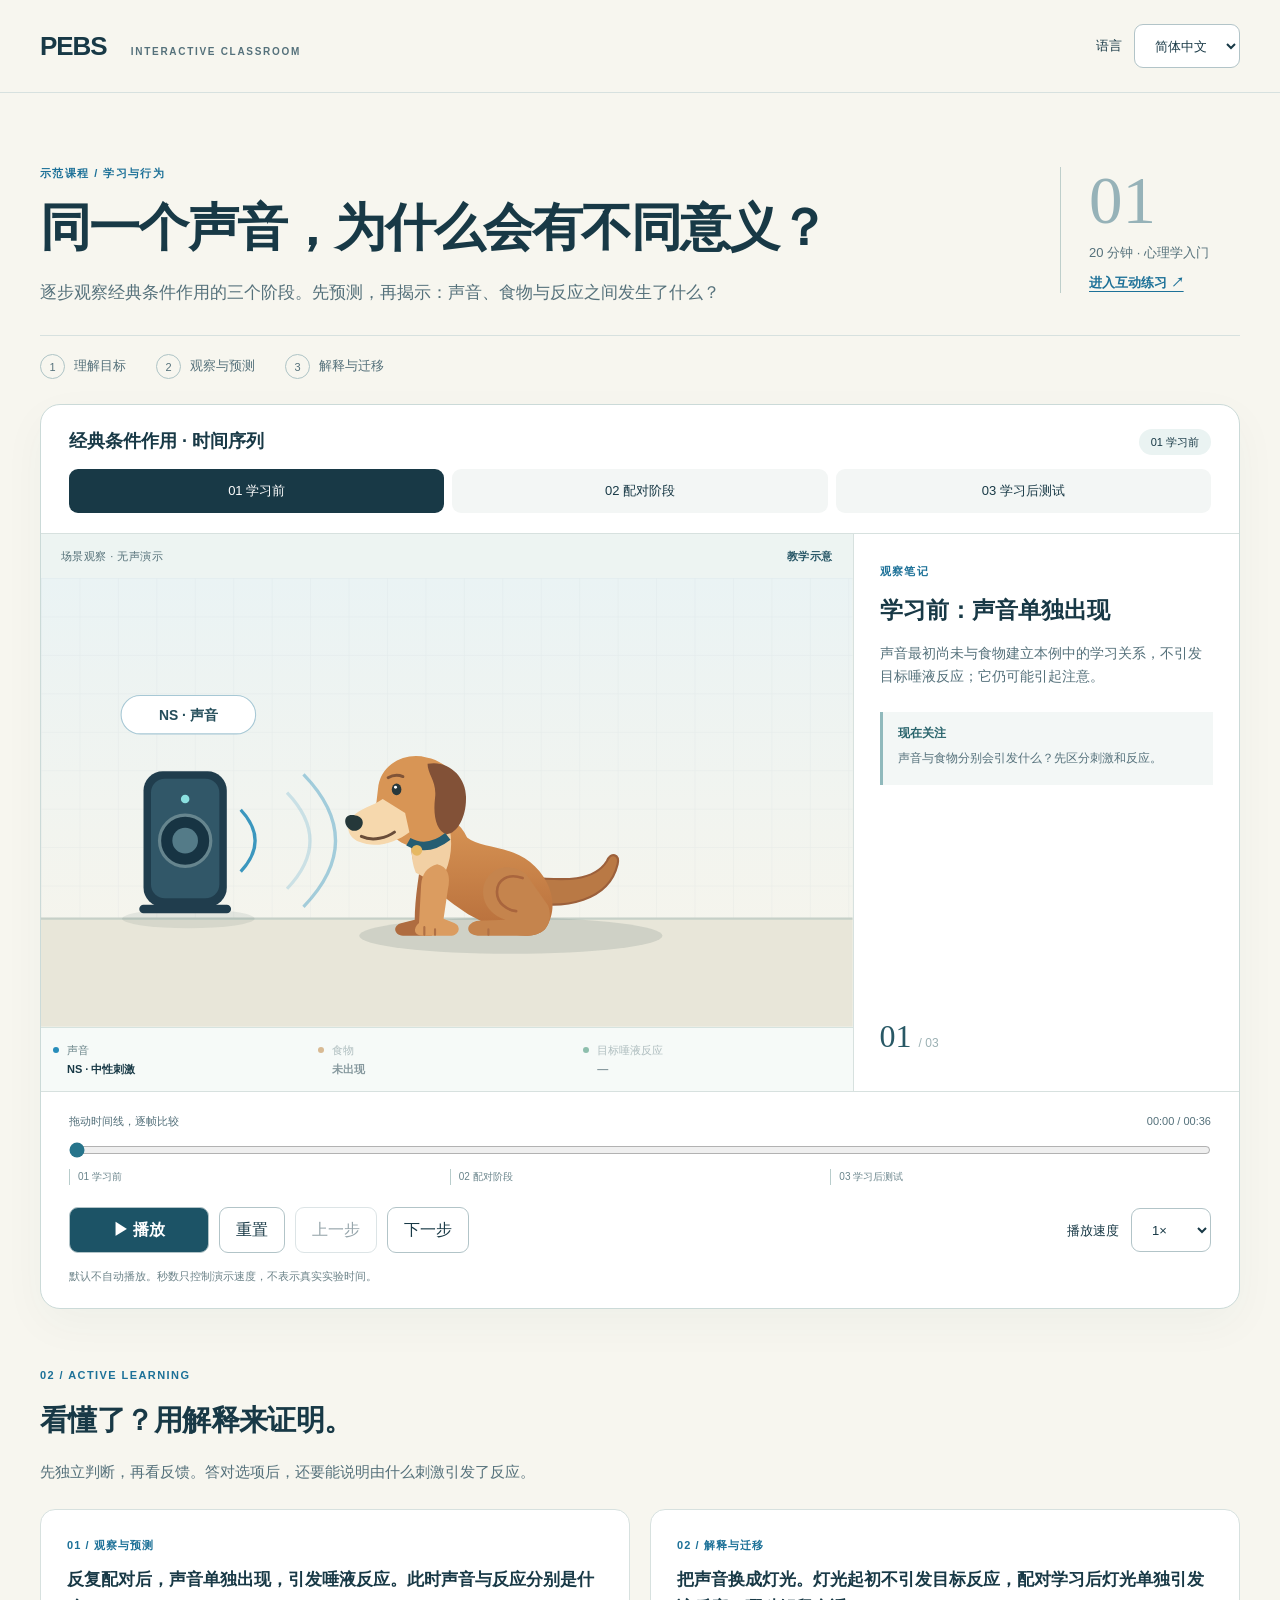
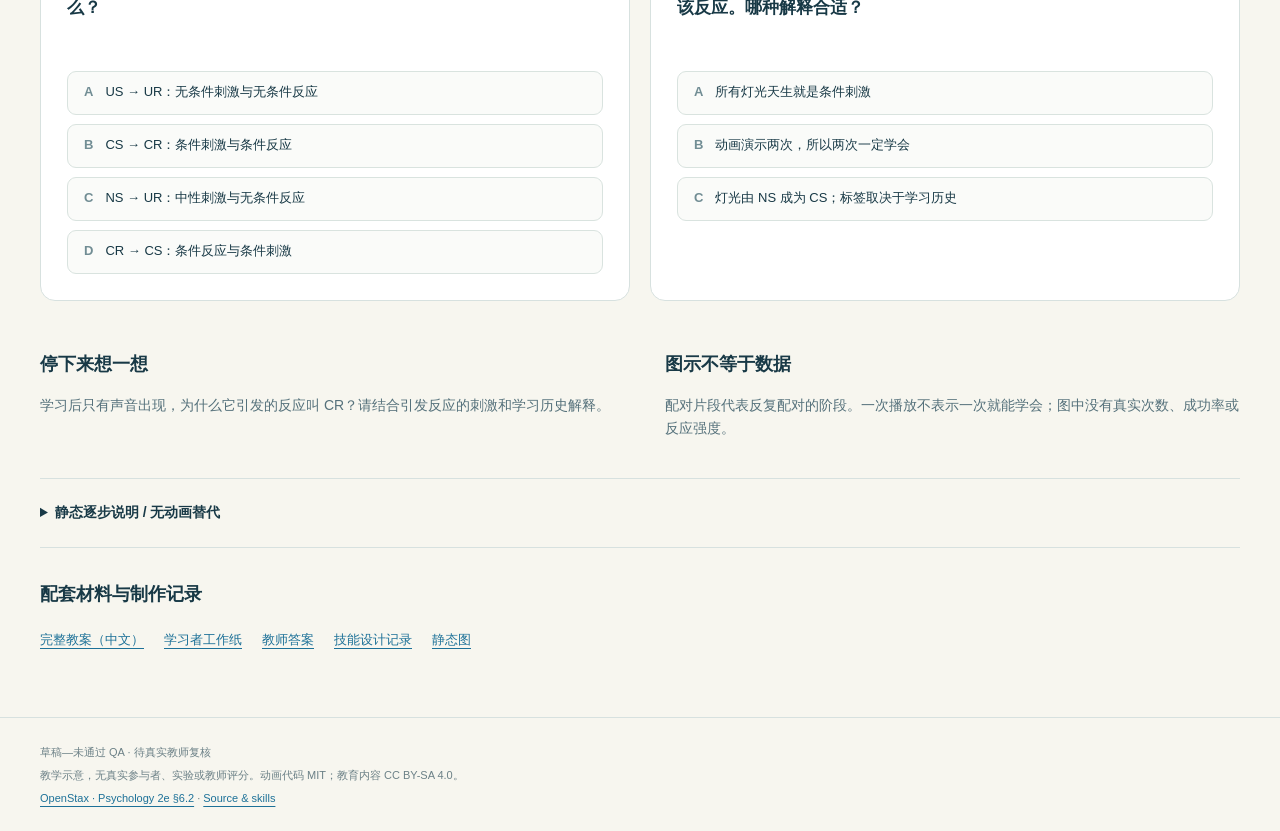
==== commit f00ce00a: "fix: redraw seated dog anatomy and anchor salivation to mouth" ====
--- a/examples/classical-conditioning/index.html
+++ b/examples/classical-conditioning/index.html
@@ -6,8 +6,30 @@
 <svg id="scene" viewBox="0 0 760 420" role="img" aria-labelledby="sceneTitle sceneDesc"><title id="sceneTitle">Classical conditioning scene</title><desc id="sceneDesc">Sound source, dog, food and salivation.</desc><defs><linearGradient id="wall" x2="0" y2="1"><stop stop-color="#eaf3f4"/><stop offset="1" stop-color="#f8f5eb"/></linearGradient><linearGradient id="coat" x2="0" y2="1"><stop stop-color="#d89555"/><stop offset="1" stop-color="#b76e3b"/></linearGradient><linearGradient id="bowlFill" x2="0" y2="1"><stop stop-color="#e6a652"/><stop offset="1" stop-color="#bc7630"/></linearGradient><pattern id="grid" width="36" height="36" patternUnits="userSpaceOnUse"><path d="M36 0H0V36" fill="none" stroke="#90a9ab" stroke-opacity=".12"/></pattern></defs><rect width="760" height="420" fill="url(#wall)"/><rect width="760" height="320" fill="url(#grid)"/><path d="M0 319H760V420H0Z" fill="#e8e6d9"/><path d="M0 319H760" stroke="#c6d0c8" stroke-width="2"/><ellipse cx="440" cy="335" rx="142" ry="17" fill="#213f4120"/><ellipse cx="138" cy="319" rx="62" ry="9" fill="#213f4116"/>
 <g id="soundSource"><rect x="96" y="181" width="78" height="127" rx="18" fill="#203d4d"/><rect x="103" y="188" width="64" height="112" rx="13" fill="#315768"/><circle cx="135" cy="246" r="24" fill="#173443" stroke="#66858e" stroke-width="3"/><circle id="speakerCone" cx="135" cy="246" r="12" fill="#547b88"/><circle id="speakerLight" cx="135" cy="207" r="4" fill="#8cacae"/><rect x="92" y="306" width="86" height="8" rx="4" fill="#203d4d"/></g>
 <g id="waves" fill="none" stroke="#278dba" stroke-width="3"><path id="wave0" d="M187 217Q214 246 187 275"/><path id="wave1" d="M207 201Q250 246 207 291"/><path id="wave2" d="M229 184Q289 246 229 308"/></g>
-<g id="dog"><path id="tail" d="M446 270Q516 263 523 216Q526 199 538 206Q552 245 505 287" fill="url(#coat)" stroke="#9c5e36" stroke-width="3"/><path d="M373 233C399 213 458 230 477 273L487 319H443L426 287L388 307L354 320H326C319 306 342 300 348 295L353 259Z" fill="url(#coat)"/><path d="M391 263Q421 271 421 310L441 318Q445 327 429 328H390Q378 303 377 281" fill="#f2d0a4"/><path d="M357 265L349 313L367 317Q376 328 361 329H327Q321 322 329 308L335 263" fill="#d49456"/><g id="dogHead"><path d="M323 174Q356 151 385 179L388 221Q385 252 351 263L315 245L301 213Z" fill="#d89555"/><path d="M365 169Q403 162 407 200Q410 229 391 242Q374 227 373 204Z" fill="#825137"/><path d="M321 206Q299 212 288 231Q285 250 316 254L352 242L347 222Z" fill="#f6d8ad"/><ellipse cx="294" cy="232" rx="11" ry="8" fill="#25383a"/><path d="M301 247Q320 254 335 242" fill="none" stroke="#694d39" stroke-width="3" stroke-linecap="round"/><ellipse id="eye" cx="335" cy="198" rx="5" ry="6" fill="#27383c"/><circle cx="333" cy="196" r="1.5" fill="white"/><path d="M326 187Q334 182 342 186" fill="none" stroke="#805437" stroke-width="3" stroke-linecap="round"/></g><path d="M326 254Q355 267 379 244" fill="none" stroke="#255d72" stroke-width="10"/><circle cx="345" cy="265" r="6" fill="#e6b862"/></g>
-<g id="droplets" fill="#279fc0"><path id="drop0" d="M304 260Q296 273 304 277Q312 273 304 260"/><path id="drop1" d="M317 261Q309 274 317 278Q325 274 317 261"/><path id="drop2" d="M309 260Q301 273 309 277Q317 273 309 260"/></g>
+<g id="dog">
+<!-- Sitting profile: tail and far foreleg behind a continuous neck/back silhouette. -->
+<path id="tail" d="M454 303C491 311 532 302 540 268C542 259 534 256 530 265C518 284 491 284 457 280Z" fill="#b97945" stroke="#9c603b" stroke-width="2"/>
+<path d="M359 251C354 273 350 302 350 320L338 323C329 325 330 334 339 335H366L375 267Z" fill="#af6c40"/>
+<path d="M354 226C371 217 391 225 399 243C411 253 438 250 458 266C478 282 486 309 472 329C463 338 444 336 429 330L400 315C382 302 363 290 351 271C344 258 346 238 354 226Z" fill="url(#coat)"/>
+<!-- The folded hind leg ends in a flat planted paw, separated from the chest. -->
+<path d="M454 277C435 263 414 275 414 294C414 308 425 317 435 320L410 321C398 322 396 334 409 335H455C473 335 480 322 475 307" fill="#c5844d"/>
+<path d="M451 281C437 276 427 283 427 294C427 305 437 311 445 312" fill="none" stroke="#a9653d" stroke-width="2.5" stroke-linecap="round"/>
+<!-- A narrow chest bib follows the neck, with one near foreleg below it. -->
+<path d="M353 237C363 242 376 240 383 236C386 253 383 272 372 287L351 276C345 261 347 247 353 237Z" fill="#f2d0a4"/>
+<path d="M371 268C381 270 384 279 381 292L377 319L387 323C394 326 392 335 383 335H358C349 335 348 328 354 323L356 287C357 277 361 271 371 268Z" fill="#db9c60"/>
+<path d="M359 327L359 334M369 329L369 334M419 329L419 334" stroke="#af7045" stroke-width="2" stroke-linecap="round"/>
+<g id="dogHead">
+<path d="M316 194C320 173 342 163 361 168C382 172 391 188 388 209L381 239C373 254 351 257 335 246L312 228Z" fill="#d89555"/>
+<path d="M320 207C310 214 300 215 291 224C285 231 287 243 298 247C314 254 333 247 345 238L341 220Z" fill="#f6d8ad"/>
+<path d="M291 222C283 222 283 232 290 236C296 239 303 233 301 227C300 224 296 222 291 222Z" fill="#25383a"/>
+<path d="M300 242C311 247 324 243 331 238" fill="none" stroke="#694d39" stroke-width="2.8" stroke-linecap="round"/>
+<path d="M362 174C382 170 399 187 398 207C398 224 390 239 380 240C370 237 367 222 369 206C371 191 362 184 362 174Z" fill="#825137"/>
+<ellipse id="eye" cx="333" cy="198" rx="4.5" ry="5.5" fill="#27383c"/><circle cx="332" cy="196" r="1.4" fill="white"/>
+<path d="M325 187Q332 183 339 186" fill="none" stroke="#805437" stroke-width="2.6" stroke-linecap="round"/>
+<g id="droplets" fill="#279fc0"><path id="drop0" d="M307 245Q302 253 307 256Q312 253 307 245"/><path id="drop1" d="M312 246Q307 254 312 257Q317 254 312 246"/><path id="drop2" d="M309 245Q304 253 309 256Q314 253 309 245"/></g>
+</g>
+<path d="M344 247Q362 257 381 242" fill="none" stroke="#255d72" stroke-width="8"/><circle cx="352" cy="255" r="5" fill="#e6b862"/>
+</g>
 <g id="foodObject"><ellipse cx="242" cy="335" rx="59" ry="9" fill="#213f4120"/><path d="M188 306H296L281 333H202Z" fill="url(#bowlFill)" stroke="#9c632f" stroke-width="2"/><ellipse cx="242" cy="305" rx="55" ry="12" fill="#f5d2a1" stroke="#b97b36" stroke-width="2"/><g fill="#93603d"><circle cx="211" cy="300" r="8"/><circle cx="228" cy="295" r="9"/><circle cx="245" cy="298" r="9"/><circle cx="263" cy="295" r="8"/><circle cx="278" cy="302" r="7"/></g><path d="M205 321H279" stroke="#f5cf8c" stroke-width="3" stroke-linecap="round"/></g>
 <g class="svg-label"><rect x="75" y="110" width="126" height="36" rx="18" fill="#fff" stroke="#a7c8d5"/><text id="cueSvgText" x="138" y="133" text-anchor="middle"/></g><g id="responseLabel" class="svg-label"><path d="M438 157L397 192" stroke="#459c86" stroke-width="2" stroke-dasharray="4 4"/><rect x="430" y="121" width="179" height="42" rx="21" fill="#e8f8ed" stroke="#7fbba2"/><text id="responseSvgText" x="519" y="147" text-anchor="middle"/></g><g id="foodLabel" class="svg-label"><rect x="185" y="365" width="120" height="32" rx="16" fill="#fff2d8" stroke="#d5b476"/><text id="foodSvgText" x="245" y="387" text-anchor="middle"/></g></svg>
 <div class="event-strip"><div id="cueEvent"><span class="event-dot blue"></span><span id="cueTitle"></span><strong id="cueTag"></strong></div><div id="foodEvent"><span class="event-dot amber"></span><span id="foodTitle"></span><strong id="foodTag"></strong></div><div id="responseEvent"><span class="event-dot green"></span><span id="responseTitle"></span><strong id="responseTag"></strong></div></div></div>
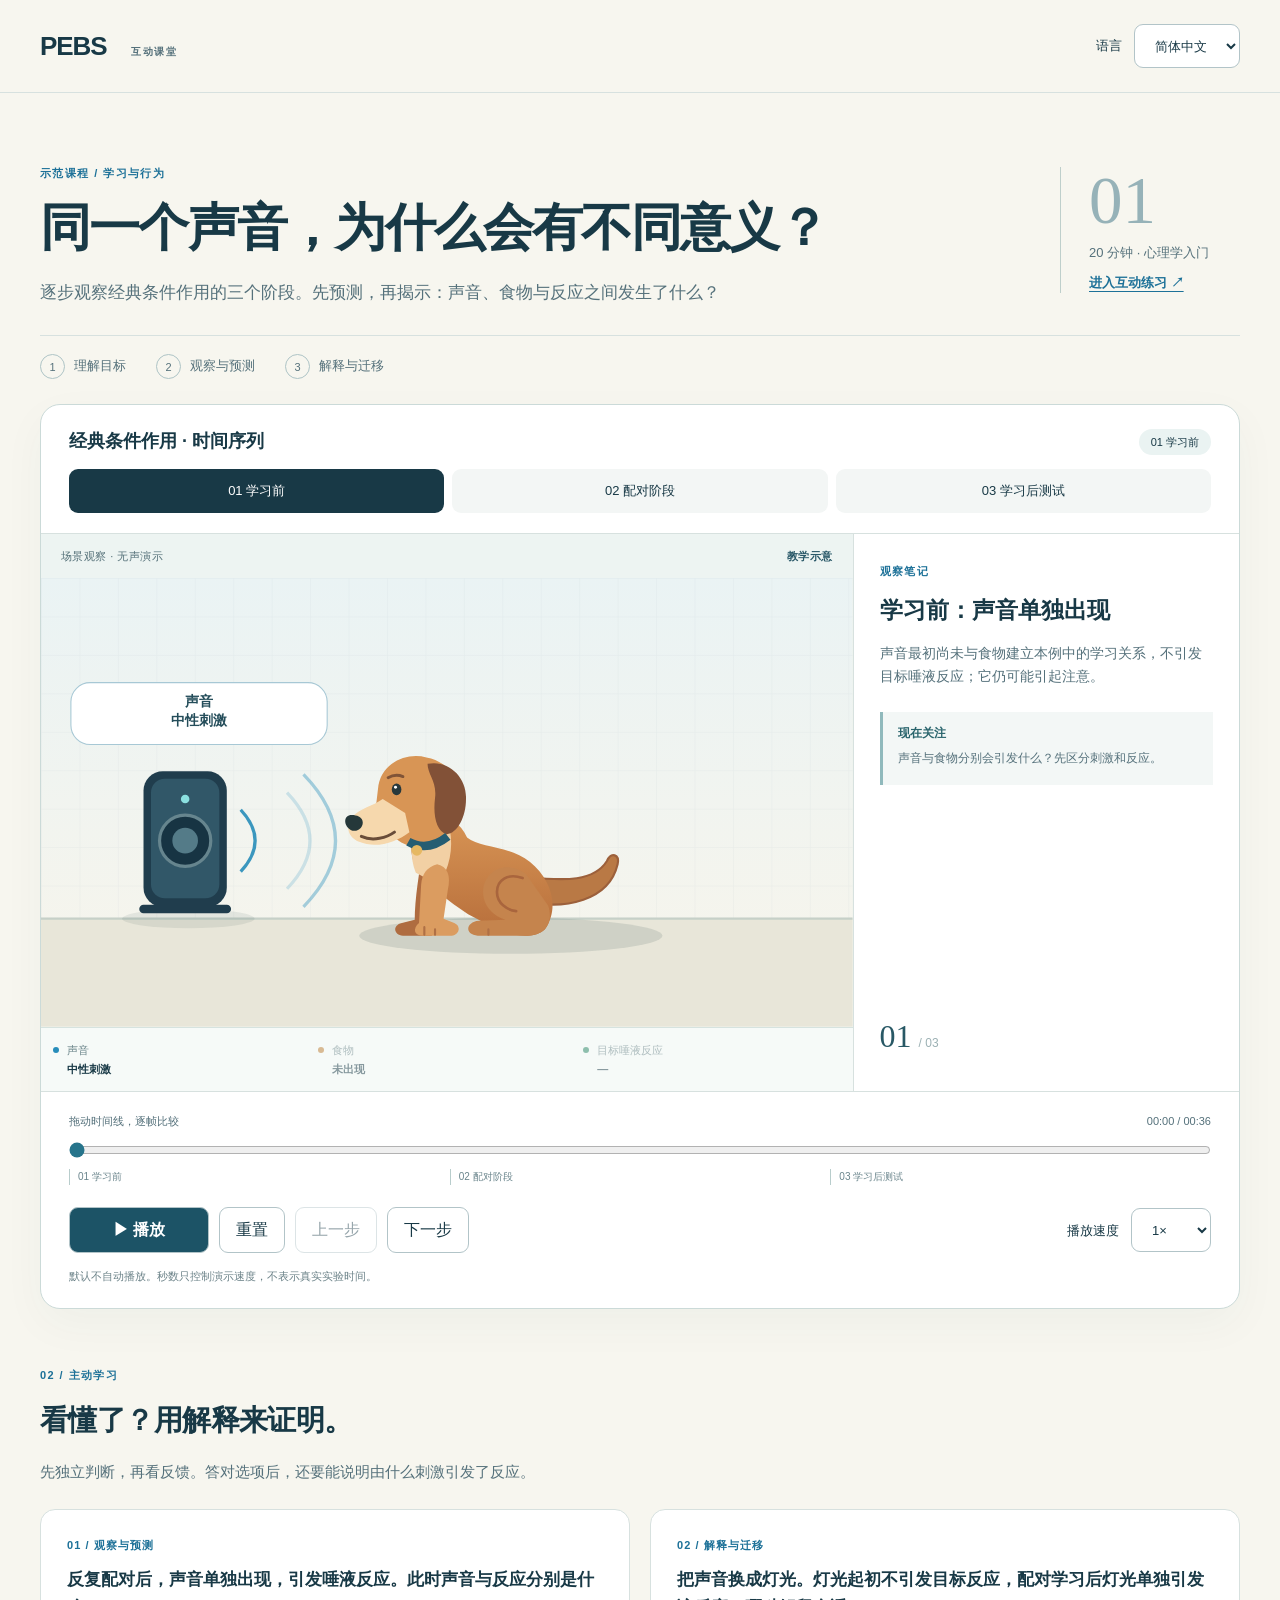
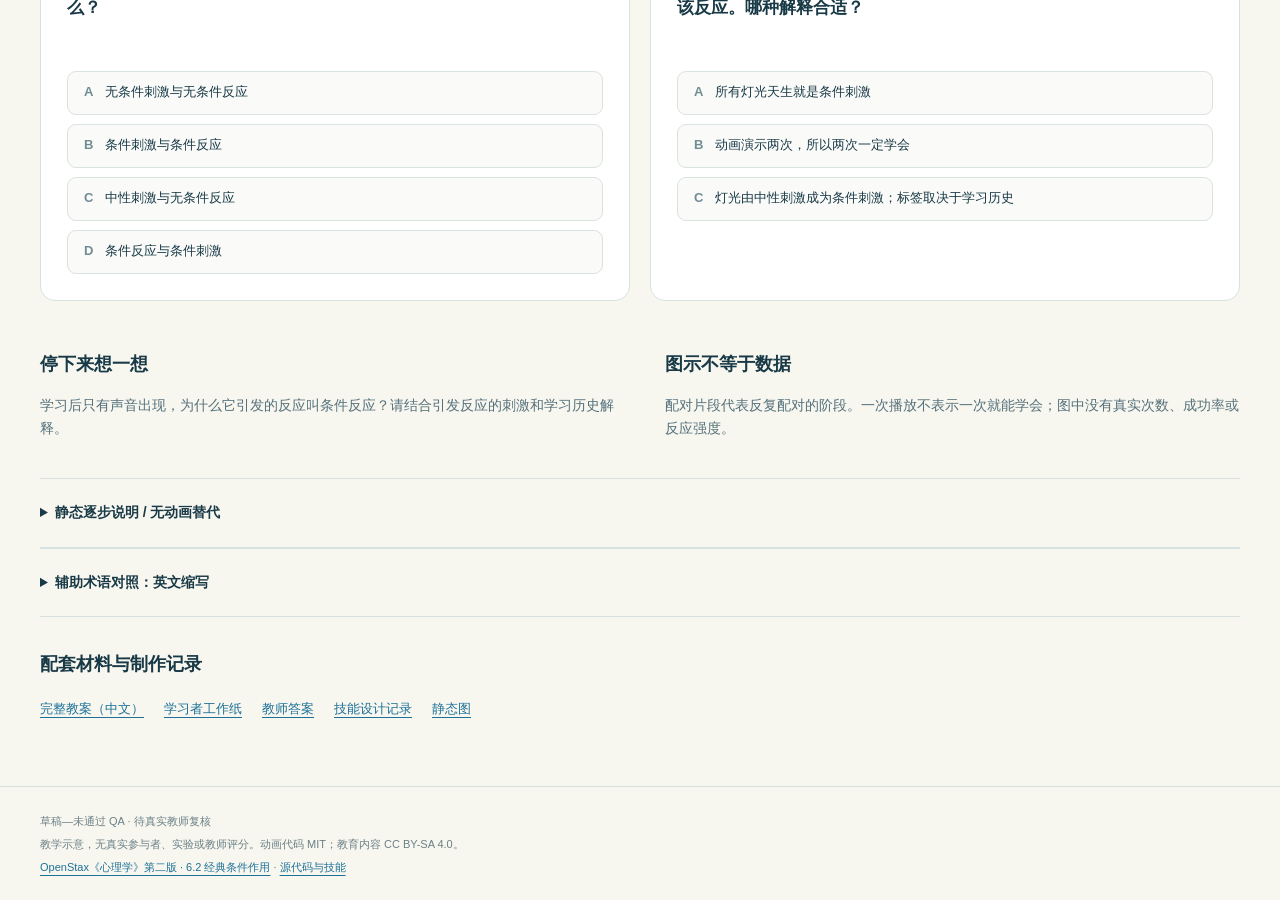
==== commit d19e8f79: "fix: localize lesson terminology and static diagrams in four languages" ====
--- a/examples/classical-conditioning/index.html
+++ b/examples/classical-conditioning/index.html
@@ -1,9 +1,9 @@
-<!doctype html><html lang="zh-CN"><head><meta charset="utf-8"><meta name="viewport" content="width=device-width,initial-scale=1"><meta name="description" content="A continuous illustrated classical-conditioning lesson with timeline and interactive practice."><title>PEBS · Classical conditioning</title><link rel="stylesheet" href="style.css"><script defer src="demo.js"></script></head><body>
-<header><a class="brand" href="https://github.com/Beritwu/psychology-education-skills">PEBS <span>INTERACTIVE CLASSROOM</span></a><label><span id="languageLabel">语言</span><select id="language"><option value="zh-CN">简体中文</option><option value="en">English</option><option value="ja">日本語</option><option value="ko">한국어</option></select></label></header>
+<!doctype html><html lang="zh-CN"><head><meta charset="utf-8"><meta name="viewport" content="width=device-width,initial-scale=1"><meta name="description" content="A continuous illustrated classical-conditioning lesson with timeline and interactive practice."><title>PEBS · 经典条件作用</title><link rel="stylesheet" href="style.css"><script defer src="demo.js"></script></head><body>
+<header><a class="brand" href="https://github.com/Beritwu/psychology-education-skills">PEBS <span id="brandLabel"></span></a><label><span id="languageLabel">语言</span><select id="language"><option value="zh-CN">简体中文</option><option value="en">English</option><option value="ja">日本語</option><option value="ko">한국어</option></select></label></header>
 <main><section class="hero"><div><p class="eyebrow" id="eyebrow"></p><h1 id="title"></h1><p class="intro" id="intro"></p></div><div class="lesson-meta"><span>01</span><p id="meta"></p><a href="#practice" id="practiceLink"></a></div></section><div class="learning-path" id="learningPath"></div>
 <section class="laboratory" aria-labelledby="labTitle"><div class="lab-heading"><h2 id="labTitle"></h2><span class="status-pill" id="position"></span></div><nav class="phases" id="phaseNav"><button type="button" data-phase="0"></button><button type="button" data-phase="1"></button><button type="button" data-phase="2"></button></nav>
 <div class="stage-layout"><div class="stage"><div class="scene-top"><span id="sceneLabel"></span><span id="sceneState"></span></div>
-<svg id="scene" viewBox="0 0 760 420" role="img" aria-labelledby="sceneTitle sceneDesc"><title id="sceneTitle">Classical conditioning scene</title><desc id="sceneDesc">Sound source, dog, food and salivation.</desc><defs><linearGradient id="wall" x2="0" y2="1"><stop stop-color="#eaf3f4"/><stop offset="1" stop-color="#f8f5eb"/></linearGradient><linearGradient id="coat" x2="0" y2="1"><stop stop-color="#d89555"/><stop offset="1" stop-color="#b76e3b"/></linearGradient><linearGradient id="bowlFill" x2="0" y2="1"><stop stop-color="#e6a652"/><stop offset="1" stop-color="#bc7630"/></linearGradient><pattern id="grid" width="36" height="36" patternUnits="userSpaceOnUse"><path d="M36 0H0V36" fill="none" stroke="#90a9ab" stroke-opacity=".12"/></pattern></defs><rect width="760" height="420" fill="url(#wall)"/><rect width="760" height="320" fill="url(#grid)"/><path d="M0 319H760V420H0Z" fill="#e8e6d9"/><path d="M0 319H760" stroke="#c6d0c8" stroke-width="2"/><ellipse cx="440" cy="335" rx="142" ry="17" fill="#213f4120"/><ellipse cx="138" cy="319" rx="62" ry="9" fill="#213f4116"/>
+<svg id="scene" viewBox="0 0 760 420" role="img" aria-labelledby="sceneTitle sceneDesc"><title id="sceneTitle">经典条件作用场景</title><desc id="sceneDesc">声音、狗、食物与唾液反应。</desc><defs><linearGradient id="wall" x2="0" y2="1"><stop stop-color="#eaf3f4"/><stop offset="1" stop-color="#f8f5eb"/></linearGradient><linearGradient id="coat" x2="0" y2="1"><stop stop-color="#d89555"/><stop offset="1" stop-color="#b76e3b"/></linearGradient><linearGradient id="bowlFill" x2="0" y2="1"><stop stop-color="#e6a652"/><stop offset="1" stop-color="#bc7630"/></linearGradient><pattern id="grid" width="36" height="36" patternUnits="userSpaceOnUse"><path d="M36 0H0V36" fill="none" stroke="#90a9ab" stroke-opacity=".12"/></pattern></defs><rect width="760" height="420" fill="url(#wall)"/><rect width="760" height="320" fill="url(#grid)"/><path d="M0 319H760V420H0Z" fill="#e8e6d9"/><path d="M0 319H760" stroke="#c6d0c8" stroke-width="2"/><ellipse cx="440" cy="335" rx="142" ry="17" fill="#213f4120"/><ellipse cx="138" cy="319" rx="62" ry="9" fill="#213f4116"/>
 <g id="soundSource"><rect x="96" y="181" width="78" height="127" rx="18" fill="#203d4d"/><rect x="103" y="188" width="64" height="112" rx="13" fill="#315768"/><circle cx="135" cy="246" r="24" fill="#173443" stroke="#66858e" stroke-width="3"/><circle id="speakerCone" cx="135" cy="246" r="12" fill="#547b88"/><circle id="speakerLight" cx="135" cy="207" r="4" fill="#8cacae"/><rect x="92" y="306" width="86" height="8" rx="4" fill="#203d4d"/></g>
 <g id="waves" fill="none" stroke="#278dba" stroke-width="3"><path id="wave0" d="M187 217Q214 246 187 275"/><path id="wave1" d="M207 201Q250 246 207 291"/><path id="wave2" d="M229 184Q289 246 229 308"/></g>
 <g id="dog">
@@ -31,8 +31,8 @@
 <path d="M344 247Q362 257 381 242" fill="none" stroke="#255d72" stroke-width="8"/><circle cx="352" cy="255" r="5" fill="#e6b862"/>
 </g>
 <g id="foodObject"><ellipse cx="242" cy="335" rx="59" ry="9" fill="#213f4120"/><path d="M188 306H296L281 333H202Z" fill="url(#bowlFill)" stroke="#9c632f" stroke-width="2"/><ellipse cx="242" cy="305" rx="55" ry="12" fill="#f5d2a1" stroke="#b97b36" stroke-width="2"/><g fill="#93603d"><circle cx="211" cy="300" r="8"/><circle cx="228" cy="295" r="9"/><circle cx="245" cy="298" r="9"/><circle cx="263" cy="295" r="8"/><circle cx="278" cy="302" r="7"/></g><path d="M205 321H279" stroke="#f5cf8c" stroke-width="3" stroke-linecap="round"/></g>
-<g class="svg-label"><rect x="75" y="110" width="126" height="36" rx="18" fill="#fff" stroke="#a7c8d5"/><text id="cueSvgText" x="138" y="133" text-anchor="middle"/></g><g id="responseLabel" class="svg-label"><path d="M438 157L397 192" stroke="#459c86" stroke-width="2" stroke-dasharray="4 4"/><rect x="430" y="121" width="179" height="42" rx="21" fill="#e8f8ed" stroke="#7fbba2"/><text id="responseSvgText" x="519" y="147" text-anchor="middle"/></g><g id="foodLabel" class="svg-label"><rect x="185" y="365" width="120" height="32" rx="16" fill="#fff2d8" stroke="#d5b476"/><text id="foodSvgText" x="245" y="387" text-anchor="middle"/></g></svg>
+<g class="svg-label"><rect x="28" y="98" width="240" height="58" rx="18" fill="#fff" stroke="#a7c8d5"/><text id="cueSvgText" x="148" y="120" text-anchor="middle"/></g><g id="responseLabel" class="svg-label"><path d="M438 157L397 192" stroke="#459c86" stroke-width="2" stroke-dasharray="4 4"/><rect x="430" y="100" width="280" height="62" rx="21" fill="#e8f8ed" stroke="#7fbba2"/><text id="responseSvgText" x="570" y="125" text-anchor="middle"/></g><g id="foodLabel" class="svg-label"><rect x="116" y="353" width="260" height="58" rx="16" fill="#fff2d8" stroke="#d5b476"/><text id="foodSvgText" x="246" y="375" text-anchor="middle"/></g></svg>
 <div class="event-strip"><div id="cueEvent"><span class="event-dot blue"></span><span id="cueTitle"></span><strong id="cueTag"></strong></div><div id="foodEvent"><span class="event-dot amber"></span><span id="foodTitle"></span><strong id="foodTag"></strong></div><div id="responseEvent"><span class="event-dot green"></span><span id="responseTitle"></span><strong id="responseTag"></strong></div></div></div>
 <aside class="observation"><div class="small-label" id="observeLabel"></div><h3 id="stepTitle"></h3><p id="caption" aria-live="polite"></p><div class="focus-box"><span id="focusLabel"></span><p id="focusText"></p></div><div class="phase-fraction"><span id="phaseNumber">01</span><span>/ 03</span></div></aside></div>
-<div class="timeline"><div class="timeline-labels"><span id="timelineLabel"></span><output id="clock">00:00 / 00:36</output></div><input id="scrubber" type="range" min="0" max="36" step="0.01" value="0" aria-label="Animation timeline"><div class="timeline-chapters" id="timelineChapters"></div></div><div class="controls"><button id="play" class="primary" type="button"></button><button id="reset" type="button"></button><button id="previous" type="button"></button><button id="next" type="button"></button><label><span id="speedLabel"></span><select id="speed"><option value="0.5">0.5×</option><option value="1" selected>1×</option><option value="1.5">1.5×</option></select></label></div><p class="motion-note" id="motionNote"></p></section>
-<section class="practice" id="practice"><div class="section-heading"><span class="eyebrow">02 / ACTIVE LEARNING</span><h2 id="practiceTitle"></h2><p id="practiceIntro"></p></div><div id="questions" class="questions"></div></section><section class="takeaways"><div><h2 id="questionTitle"></h2><p id="question"></p></div><div><h2 id="limitTitle"></h2><p id="limit"></p></div></section><details><summary id="transcriptTitle"></summary><ol id="transcriptList"></ol></details><section class="resources"><h2 id="resourceTitle"></h2><p id="resources"></p></section><noscript><a href="overview.svg">Static diagram</a> · <a href="course.zh-CN.md">Lesson</a></noscript></main><footer><p id="draft"></p><p id="footer"></p><a href="https://openstax.org/books/psychology-2e/pages/6-2-classical-conditioning">OpenStax · Psychology 2e §6.2</a> · <a href="https://github.com/Beritwu/psychology-education-skills">Source & skills</a></footer></body></html>
+<div class="timeline"><div class="timeline-labels"><span id="timelineLabel"></span><output id="clock">00:00 / 00:36</output></div><input id="scrubber" type="range" min="0" max="36" step="0.01" value="0" aria-label="动画时间线"><div class="timeline-chapters" id="timelineChapters"></div></div><div class="controls"><button id="play" class="primary" type="button"></button><button id="reset" type="button"></button><button id="previous" type="button"></button><button id="next" type="button"></button><label><span id="speedLabel"></span><select id="speed"><option value="0.5">0.5×</option><option value="1" selected>1×</option><option value="1.5">1.5×</option></select></label></div><p class="motion-note" id="motionNote"></p></section>
+<section class="practice" id="practice"><div class="section-heading"><span class="eyebrow" id="practiceEyebrow"></span><h2 id="practiceTitle"></h2><p id="practiceIntro"></p></div><div id="questions" class="questions"></div></section><section class="takeaways"><div><h2 id="questionTitle"></h2><p id="question"></p></div><div><h2 id="limitTitle"></h2><p id="limit"></p></div></section><details><summary id="transcriptTitle"></summary><ol id="transcriptList"></ol></details><details id="glossary"><summary id="glossaryTitle"></summary><ul id="glossaryList"></ul></details><section class="resources"><h2 id="resourceTitle"></h2><p id="resources"></p></section><noscript><a href="overview.zh-CN.svg">静态图（中文）</a> · <a href="overview.en.svg">Static diagram (English)</a> · <a href="overview.ja.svg">静的な図（日本語）</a> · <a href="overview.ko.svg">정적 그림（한국어）</a></noscript></main><footer><p id="draft"></p><p id="footer"></p><a href="https://openstax.org/books/psychology-2e/pages/6-2-classical-conditioning" id="sourceTitle"></a> · <a href="https://github.com/Beritwu/psychology-education-skills" id="sourceLink"></a></footer></body></html>
